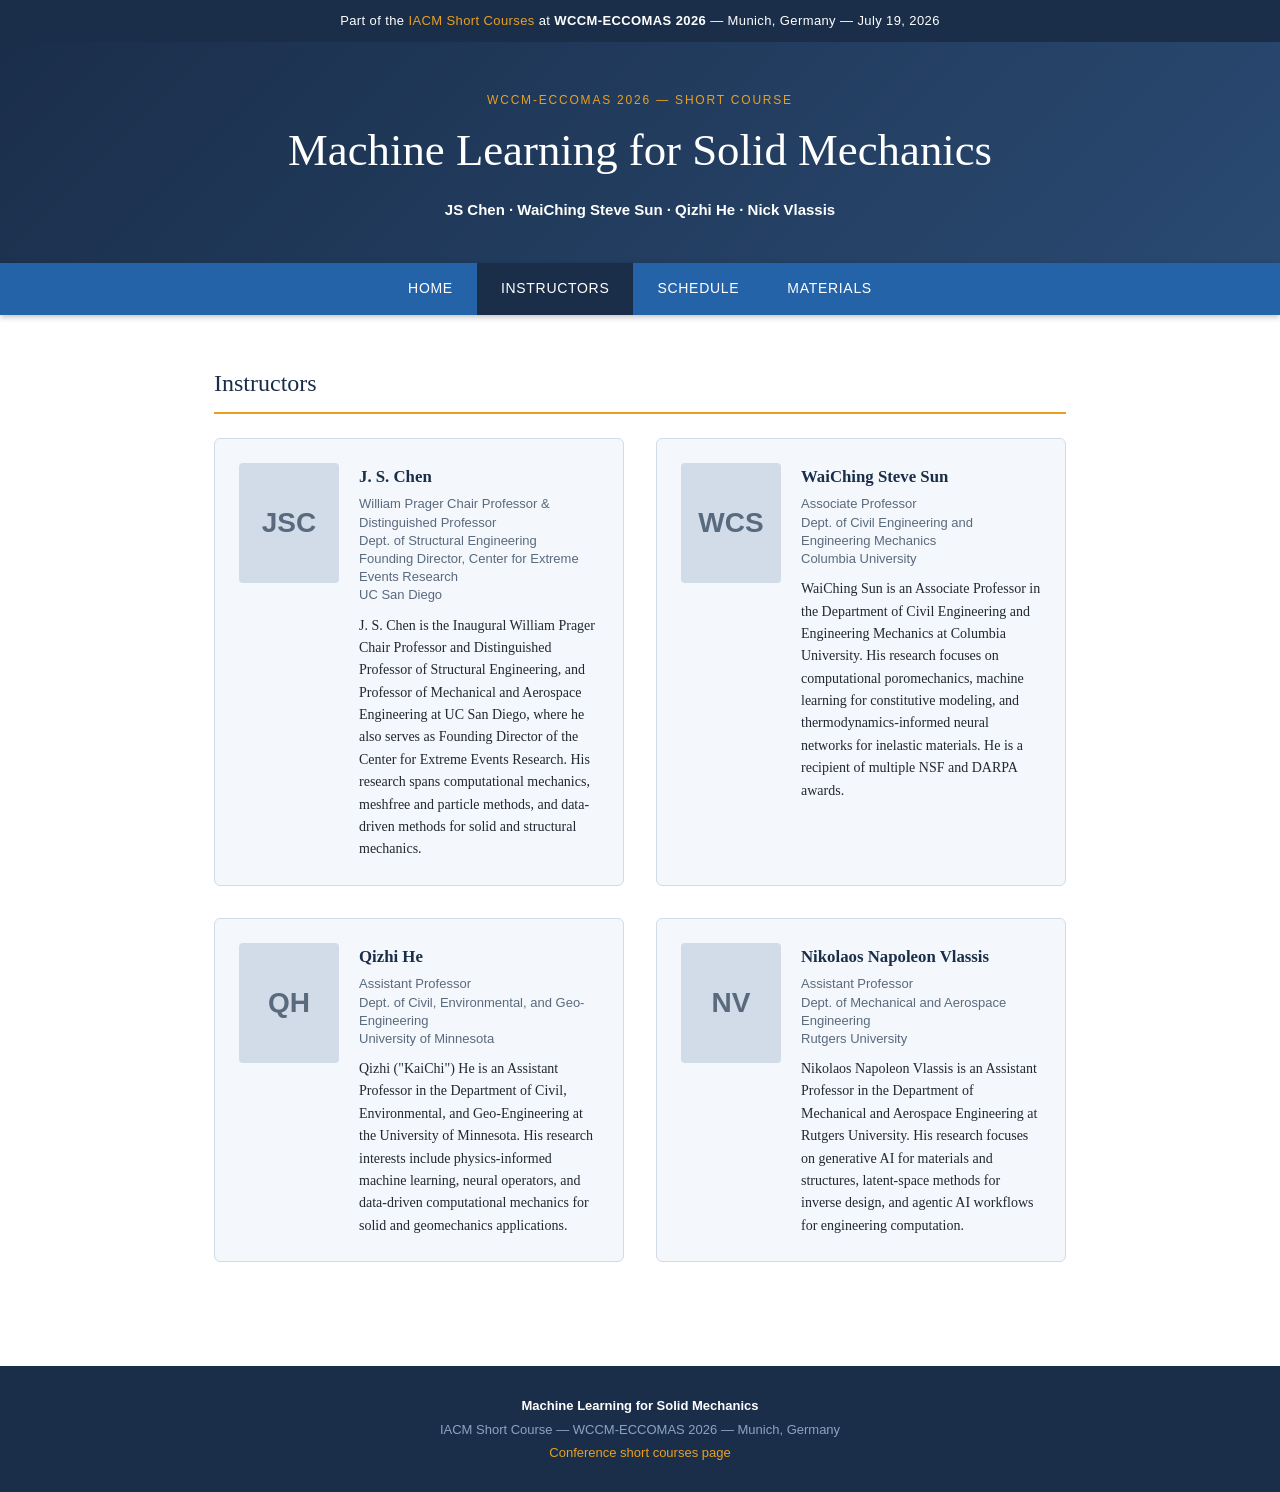
==== instructors.html @ 5ed7dc3b "Initial short course website" ====
<!DOCTYPE html>
<html lang="en">
<head>
  <meta charset="UTF-8">
  <meta name="viewport" content="width=device-width, initial-scale=1.0">
  <title>Instructors — ML for Solid Mechanics WCCM-ECCOMAS 2026</title>
  <link rel="stylesheet" href="css/style.css">
</head>
<body>

<div class="top-banner">
  Part of the <a href="https://wccm-eccomas2026.org/iacm_short_courses" target="_blank">IACM Short Courses</a>
  at <strong>WCCM-ECCOMAS 2026</strong> &mdash; Munich, Germany &mdash; July 19, 2026
</div>

<header class="site-header">
  <div class="course-label">WCCM-ECCOMAS 2026 &mdash; Short Course</div>
  <h1>Machine Learning for Solid Mechanics</h1>
  <div class="meta">
    <strong>JS Chen &middot; WaiChing Steve Sun &middot; Qizhi He &middot; Nick Vlassis</strong>
  </div>
</header>

<nav>
  <ul>
    <li><a href="index.html">Home</a></li>
    <li><a href="instructors.html" class="active">Instructors</a></li>
    <li><a href="schedule.html">Schedule</a></li>
    <li><a href="materials.html">Materials</a></li>
  </ul>
</nav>

<main class="page-wrapper">

  <h2>Instructors</h2>

  <div class="instructor-grid">

    <!-- JS Chen -->
    <div class="instructor-card">
      <div class="instructor-photo">
        <span class="initials">JSC</span>
      </div>
      <div class="instructor-info">
        <h3>J. S. Chen</h3>
        <div class="affil">
          William Prager Chair Professor &amp; Distinguished Professor<br>
          Dept. of Structural Engineering<br>
          Founding Director, Center for Extreme Events Research<br>
          UC San Diego
        </div>
        <p>
          J. S. Chen is the Inaugural William Prager Chair Professor and Distinguished Professor of
          Structural Engineering, and Professor of Mechanical and Aerospace Engineering at UC San Diego,
          where he also serves as Founding Director of the Center for Extreme Events Research. His research
          spans computational mechanics, meshfree and particle methods, and data-driven methods for solid
          and structural mechanics.
        </p>
      </div>
    </div>

    <!-- WaiChing Sun -->
    <div class="instructor-card">
      <div class="instructor-photo">
        <span class="initials">WCS</span>
      </div>
      <div class="instructor-info">
        <h3>WaiChing Steve Sun</h3>
        <div class="affil">
          Associate Professor<br>
          Dept. of Civil Engineering and Engineering Mechanics<br>
          Columbia University
        </div>
        <p>
          WaiChing Sun is an Associate Professor in the Department of Civil Engineering and Engineering
          Mechanics at Columbia University. His research focuses on computational poromechanics,
          machine learning for constitutive modeling, and thermodynamics-informed neural networks for
          inelastic materials. He is a recipient of multiple NSF and DARPA awards.
        </p>
      </div>
    </div>

    <!-- Qizhi He -->
    <div class="instructor-card">
      <div class="instructor-photo">
        <span class="initials">QH</span>
      </div>
      <div class="instructor-info">
        <h3>Qizhi He</h3>
        <div class="affil">
          Assistant Professor<br>
          Dept. of Civil, Environmental, and Geo-Engineering<br>
          University of Minnesota
        </div>
        <p>
          Qizhi ("KaiChi") He is an Assistant Professor in the Department of Civil, Environmental, and
          Geo-Engineering at the University of Minnesota. His research interests include physics-informed
          machine learning, neural operators, and data-driven computational mechanics for solid and
          geomechanics applications.
        </p>
      </div>
    </div>

    <!-- Nick Vlassis -->
    <div class="instructor-card">
      <div class="instructor-photo">
        <span class="initials">NV</span>
      </div>
      <div class="instructor-info">
        <h3>Nikolaos Napoleon Vlassis</h3>
        <div class="affil">
          Assistant Professor<br>
          Dept. of Mechanical and Aerospace Engineering<br>
          Rutgers University
        </div>
        <p>
          Nikolaos Napoleon Vlassis is an Assistant Professor in the Department of Mechanical and
          Aerospace Engineering at Rutgers University. His research focuses on generative AI for
          materials and structures, latent-space methods for inverse design, and agentic AI workflows
          for engineering computation.
        </p>
      </div>
    </div>

  </div>

</main>

<footer>
  <strong style="color:#fff;">Machine Learning for Solid Mechanics</strong><br>
  IACM Short Course &mdash; WCCM-ECCOMAS 2026 &mdash; Munich, Germany<br>
  <a href="https://wccm-eccomas2026.org/iacm_short_courses" target="_blank">Conference short courses page</a>
</footer>

</body>
</html>
---- css/style.css ----
/* ============================================================
   WCCM-ECCOMAS 2026 Short Course — ML for Solid Mechanics
   ============================================================ */

:root {
  --navy:   #1a2e4a;
  --blue:   #2563a8;
  --accent: #e8a020;
  --light:  #f4f7fb;
  --border: #d1dce8;
  --text:   #222831;
  --muted:  #5a6a7e;
  --white:  #ffffff;
}

*, *::before, *::after { box-sizing: border-box; margin: 0; padding: 0; }

body {
  font-family: 'Georgia', serif;
  font-size: 16px;
  line-height: 1.7;
  color: var(--text);
  background: var(--white);
}

a { color: var(--blue); text-decoration: none; }
a:hover { text-decoration: underline; }

/* ---- Top Banner ---- */
.top-banner {
  background: var(--navy);
  color: var(--white);
  text-align: center;
  padding: 10px 20px;
  font-family: 'Arial', sans-serif;
  font-size: 13px;
  letter-spacing: 0.03em;
}
.top-banner a { color: var(--accent); }

/* ---- Site Header ---- */
.site-header {
  background: linear-gradient(135deg, var(--navy) 0%, #2a4a72 100%);
  color: var(--white);
  padding: 48px 20px 40px;
  text-align: center;
}
.site-header .course-label {
  font-family: 'Arial', sans-serif;
  font-size: 12px;
  letter-spacing: 0.15em;
  text-transform: uppercase;
  color: var(--accent);
  margin-bottom: 14px;
}
.site-header h1 {
  font-size: clamp(1.8rem, 4vw, 2.8rem);
  font-weight: normal;
  line-height: 1.2;
  margin-bottom: 18px;
}
.site-header .meta {
  font-family: 'Arial', sans-serif;
  font-size: 15px;
  color: #b8cde0;
  line-height: 1.8;
}
.site-header .meta strong { color: var(--white); }

/* ---- Navigation ---- */
nav {
  background: var(--blue);
  position: sticky;
  top: 0;
  z-index: 100;
  box-shadow: 0 2px 6px rgba(0,0,0,0.25);
}
nav ul {
  list-style: none;
  display: flex;
  justify-content: center;
  flex-wrap: wrap;
  gap: 0;
  max-width: 900px;
  margin: 0 auto;
}
nav ul li a {
  display: block;
  padding: 14px 24px;
  color: var(--white);
  font-family: 'Arial', sans-serif;
  font-size: 14px;
  letter-spacing: 0.05em;
  text-transform: uppercase;
  text-decoration: none;
  transition: background 0.2s;
}
nav ul li a:hover,
nav ul li a.active { background: var(--navy); text-decoration: none; }

/* ---- Page Layout ---- */
.page-wrapper {
  max-width: 900px;
  margin: 0 auto;
  padding: 48px 24px 80px;
}

/* ---- Info Cards Row ---- */
.info-cards {
  display: grid;
  grid-template-columns: repeat(auto-fit, minmax(190px, 1fr));
  gap: 16px;
  margin: 40px 0;
}
.info-card {
  background: var(--light);
  border: 1px solid var(--border);
  border-top: 3px solid var(--blue);
  border-radius: 4px;
  padding: 18px 16px;
  text-align: center;
  font-family: 'Arial', sans-serif;
}
.info-card .label {
  font-size: 11px;
  letter-spacing: 0.1em;
  text-transform: uppercase;
  color: var(--muted);
  margin-bottom: 6px;
}
.info-card .value {
  font-size: 15px;
  font-weight: bold;
  color: var(--navy);
  line-height: 1.3;
}

/* ---- Section Headings ---- */
.page-wrapper h2 {
  font-size: 1.5rem;
  color: var(--navy);
  border-bottom: 2px solid var(--accent);
  padding-bottom: 8px;
  margin: 48px 0 20px;
  font-weight: normal;
}
.page-wrapper h2:first-child { margin-top: 0; }
.page-wrapper h3 {
  font-size: 1.1rem;
  color: var(--blue);
  margin: 24px 0 8px;
}

/* ---- Topic List ---- */
.topic-list {
  list-style: none;
  margin: 0;
  padding: 0;
}
.topic-list li {
  padding: 10px 14px 10px 42px;
  position: relative;
  border-bottom: 1px solid var(--border);
  font-size: 15px;
}
.topic-list li:last-child { border-bottom: none; }
.topic-list li::before {
  content: "◆";
  color: var(--accent);
  position: absolute;
  left: 14px;
  font-size: 10px;
  top: 14px;
}

/* ---- Module Grid ---- */
.module-grid {
  display: grid;
  grid-template-columns: repeat(auto-fit, minmax(200px, 1fr));
  gap: 16px;
  margin: 24px 0;
}
.module-card {
  background: var(--light);
  border: 1px solid var(--border);
  border-left: 4px solid var(--blue);
  border-radius: 4px;
  padding: 18px 16px;
}
.module-card .num {
  font-family: 'Arial', sans-serif;
  font-size: 11px;
  letter-spacing: 0.1em;
  text-transform: uppercase;
  color: var(--muted);
  margin-bottom: 6px;
}
.module-card p { font-size: 14px; line-height: 1.5; }

/* ---- Instructor Cards ---- */
.instructor-grid {
  display: grid;
  grid-template-columns: repeat(auto-fit, minmax(380px, 1fr));
  gap: 32px;
  margin: 24px 0;
}
.instructor-card {
  display: flex;
  gap: 20px;
  background: var(--light);
  border: 1px solid var(--border);
  border-radius: 6px;
  padding: 24px;
}
.instructor-photo {
  flex-shrink: 0;
  width: 100px;
  height: 120px;
  background: var(--border);
  border-radius: 4px;
  display: flex;
  align-items: center;
  justify-content: center;
  overflow: hidden;
}
.instructor-photo img {
  width: 100%;
  height: 100%;
  object-fit: cover;
}
.instructor-photo .initials {
  font-family: 'Arial', sans-serif;
  font-size: 28px;
  font-weight: bold;
  color: var(--muted);
}
.instructor-info h3 {
  margin: 0 0 4px;
  font-size: 1.05rem;
  color: var(--navy);
}
.instructor-info .affil {
  font-family: 'Arial', sans-serif;
  font-size: 13px;
  color: var(--muted);
  margin-bottom: 10px;
  line-height: 1.4;
}
.instructor-info p { font-size: 14px; line-height: 1.6; }

/* ---- Schedule Table ---- */
.schedule-table {
  width: 100%;
  border-collapse: collapse;
  font-family: 'Arial', sans-serif;
  font-size: 14px;
  margin: 24px 0;
}
.schedule-table th {
  background: var(--navy);
  color: var(--white);
  padding: 10px 14px;
  text-align: left;
  font-weight: normal;
  letter-spacing: 0.05em;
}
.schedule-table td { padding: 10px 14px; border-bottom: 1px solid var(--border); }
.schedule-table tr:nth-child(even) td { background: var(--light); }
.schedule-table .time { color: var(--muted); white-space: nowrap; }
.schedule-table .break td { background: #fffbe6; color: var(--muted); font-style: italic; }
.schedule-table .speaker { font-size: 12px; color: var(--blue); }

/* ---- Notice Box ---- */
.notice {
  background: #fff8e7;
  border: 1px solid #f0c060;
  border-left: 4px solid var(--accent);
  border-radius: 4px;
  padding: 16px 20px;
  font-family: 'Arial', sans-serif;
  font-size: 14px;
  margin: 24px 0;
}

/* ---- Placeholder Box ---- */
.placeholder-box {
  background: var(--light);
  border: 2px dashed var(--border);
  border-radius: 6px;
  padding: 40px 20px;
  text-align: center;
  color: var(--muted);
  font-family: 'Arial', sans-serif;
  font-size: 14px;
  margin: 24px 0;
}

/* ---- Acknowledgment ---- */
.acknowledgment {
  background: var(--light);
  border: 1px solid var(--border);
  border-radius: 4px;
  padding: 24px;
  margin: 48px 0 0;
  font-size: 13px;
  color: var(--muted);
  font-family: 'Arial', sans-serif;
}

/* ---- Footer ---- */
footer {
  background: var(--navy);
  color: #8aa5c0;
  text-align: center;
  padding: 28px 20px;
  font-family: 'Arial', sans-serif;
  font-size: 13px;
  line-height: 1.8;
}
footer a { color: var(--accent); }

/* ---- Responsive ---- */
@media (max-width: 640px) {
  .instructor-grid { grid-template-columns: 1fr; }
  .instructor-card { flex-direction: column; }
  nav ul li a { padding: 12px 14px; font-size: 12px; }
}
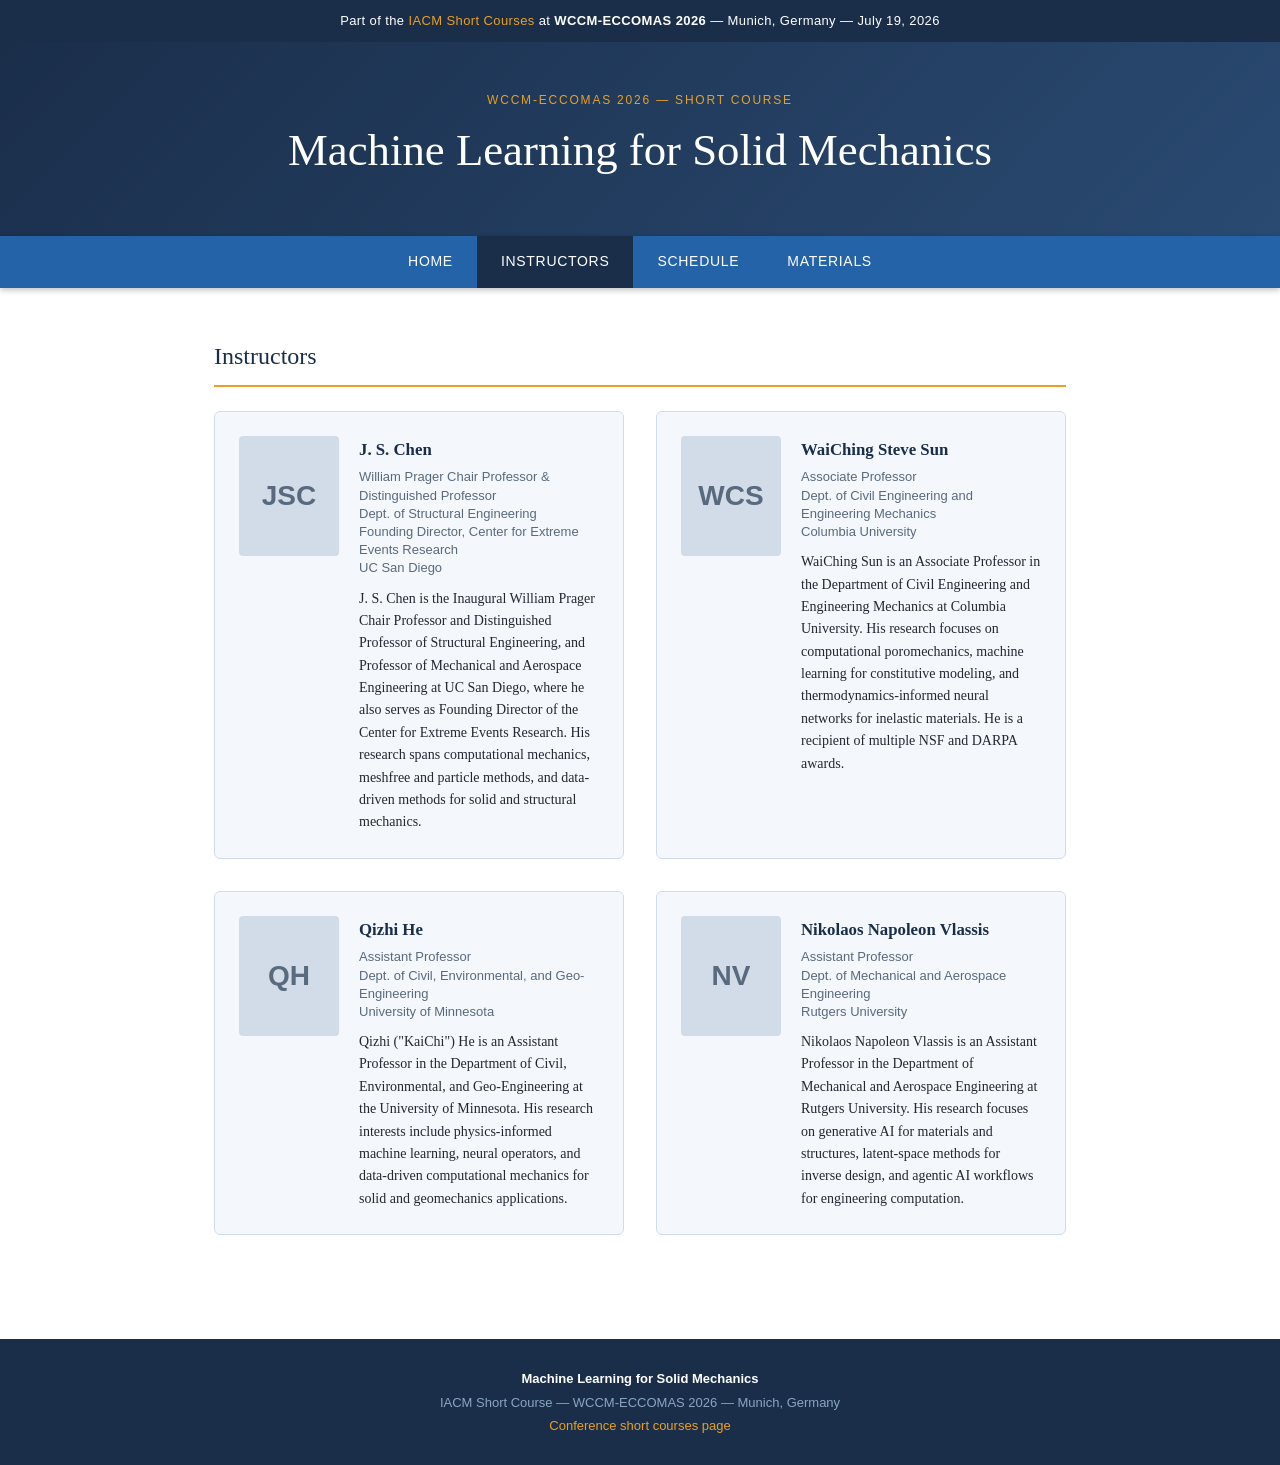
==== commit 7f0cc360: "Remove instructor names from headers, trim registration section, add registration to home" ====
--- a/instructors.html
+++ b/instructors.html
@@ -16,9 +16,6 @@
 <header class="site-header">
   <div class="course-label">WCCM-ECCOMAS 2026 &mdash; Short Course</div>
   <h1>Machine Learning for Solid Mechanics</h1>
-  <div class="meta">
-    <strong>JS Chen &middot; WaiChing Steve Sun &middot; Qizhi He &middot; Nick Vlassis</strong>
-  </div>
 </header>
 
 <nav>
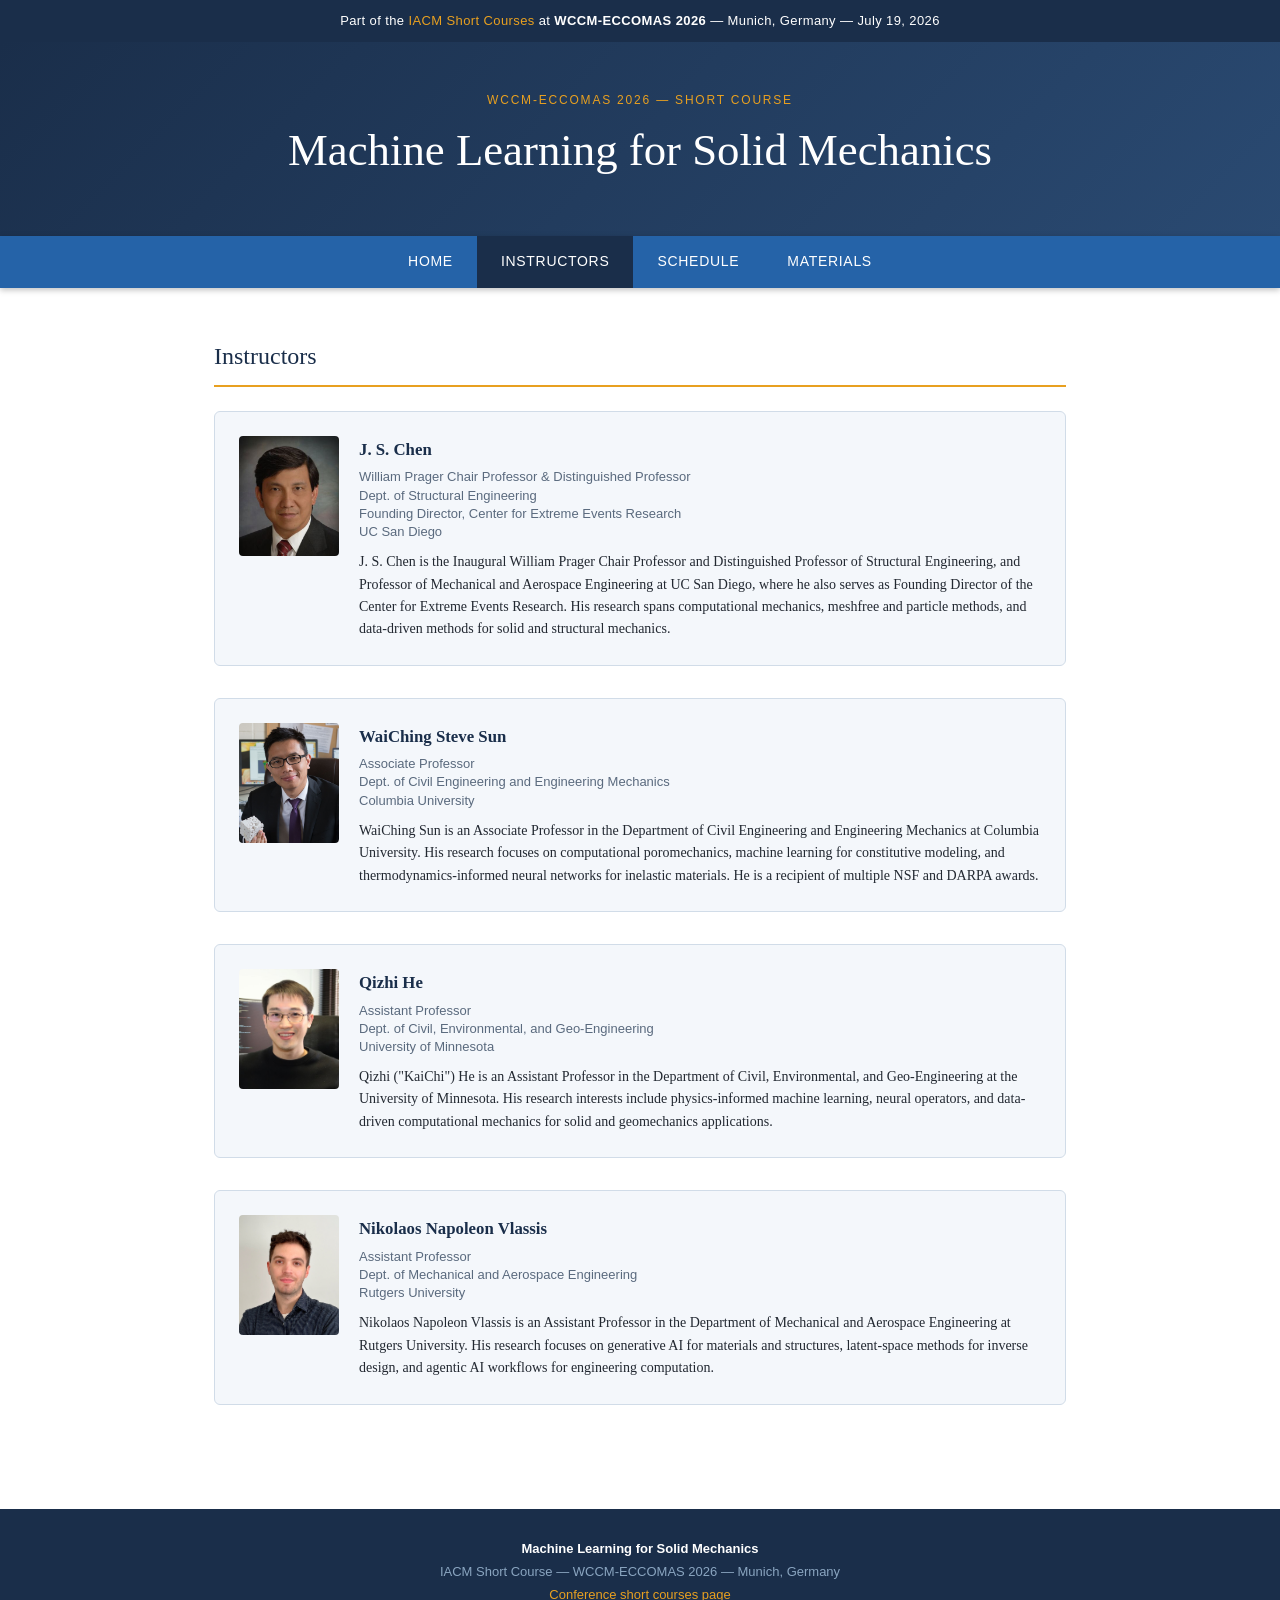
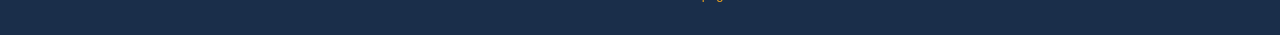
==== commit 2b189673: "Redesign materials page with topic table, update instructors with photos and single-column layout" ====
--- a/instructors.html
+++ b/instructors.html
@@ -31,12 +31,11 @@
 
   <h2>Instructors</h2>
 
-  <div class="instructor-grid">
+  <div class="instructor-list">
 
-    <!-- JS Chen -->
     <div class="instructor-card">
       <div class="instructor-photo">
-        <span class="initials">JSC</span>
+        <img src="images/chen.jpg" alt="J. S. Chen">
       </div>
       <div class="instructor-info">
         <h3>J. S. Chen</h3>
@@ -56,10 +55,9 @@
       </div>
     </div>
 
-    <!-- WaiChing Sun -->
     <div class="instructor-card">
       <div class="instructor-photo">
-        <span class="initials">WCS</span>
+        <img src="images/sun.png" alt="WaiChing Steve Sun">
       </div>
       <div class="instructor-info">
         <h3>WaiChing Steve Sun</h3>
@@ -77,10 +75,9 @@
       </div>
     </div>
 
-    <!-- Qizhi He -->
     <div class="instructor-card">
       <div class="instructor-photo">
-        <span class="initials">QH</span>
+        <img src="images/he.jpg" alt="Qizhi He">
       </div>
       <div class="instructor-info">
         <h3>Qizhi He</h3>
@@ -98,10 +95,9 @@
       </div>
     </div>
 
-    <!-- Nick Vlassis -->
     <div class="instructor-card">
       <div class="instructor-photo">
-        <span class="initials">NV</span>
+        <img src="images/vlassis.png" alt="Nick Vlassis">
       </div>
       <div class="instructor-info">
         <h3>Nikolaos Napoleon Vlassis</h3>
--- a/css/style.css
+++ b/css/style.css
@@ -204,6 +204,12 @@
   gap: 32px;
   margin: 24px 0;
 }
+.instructor-list {
+  display: flex;
+  flex-direction: column;
+  gap: 32px;
+  margin: 24px 0;
+}
 .instructor-card {
   display: flex;
   gap: 20px;
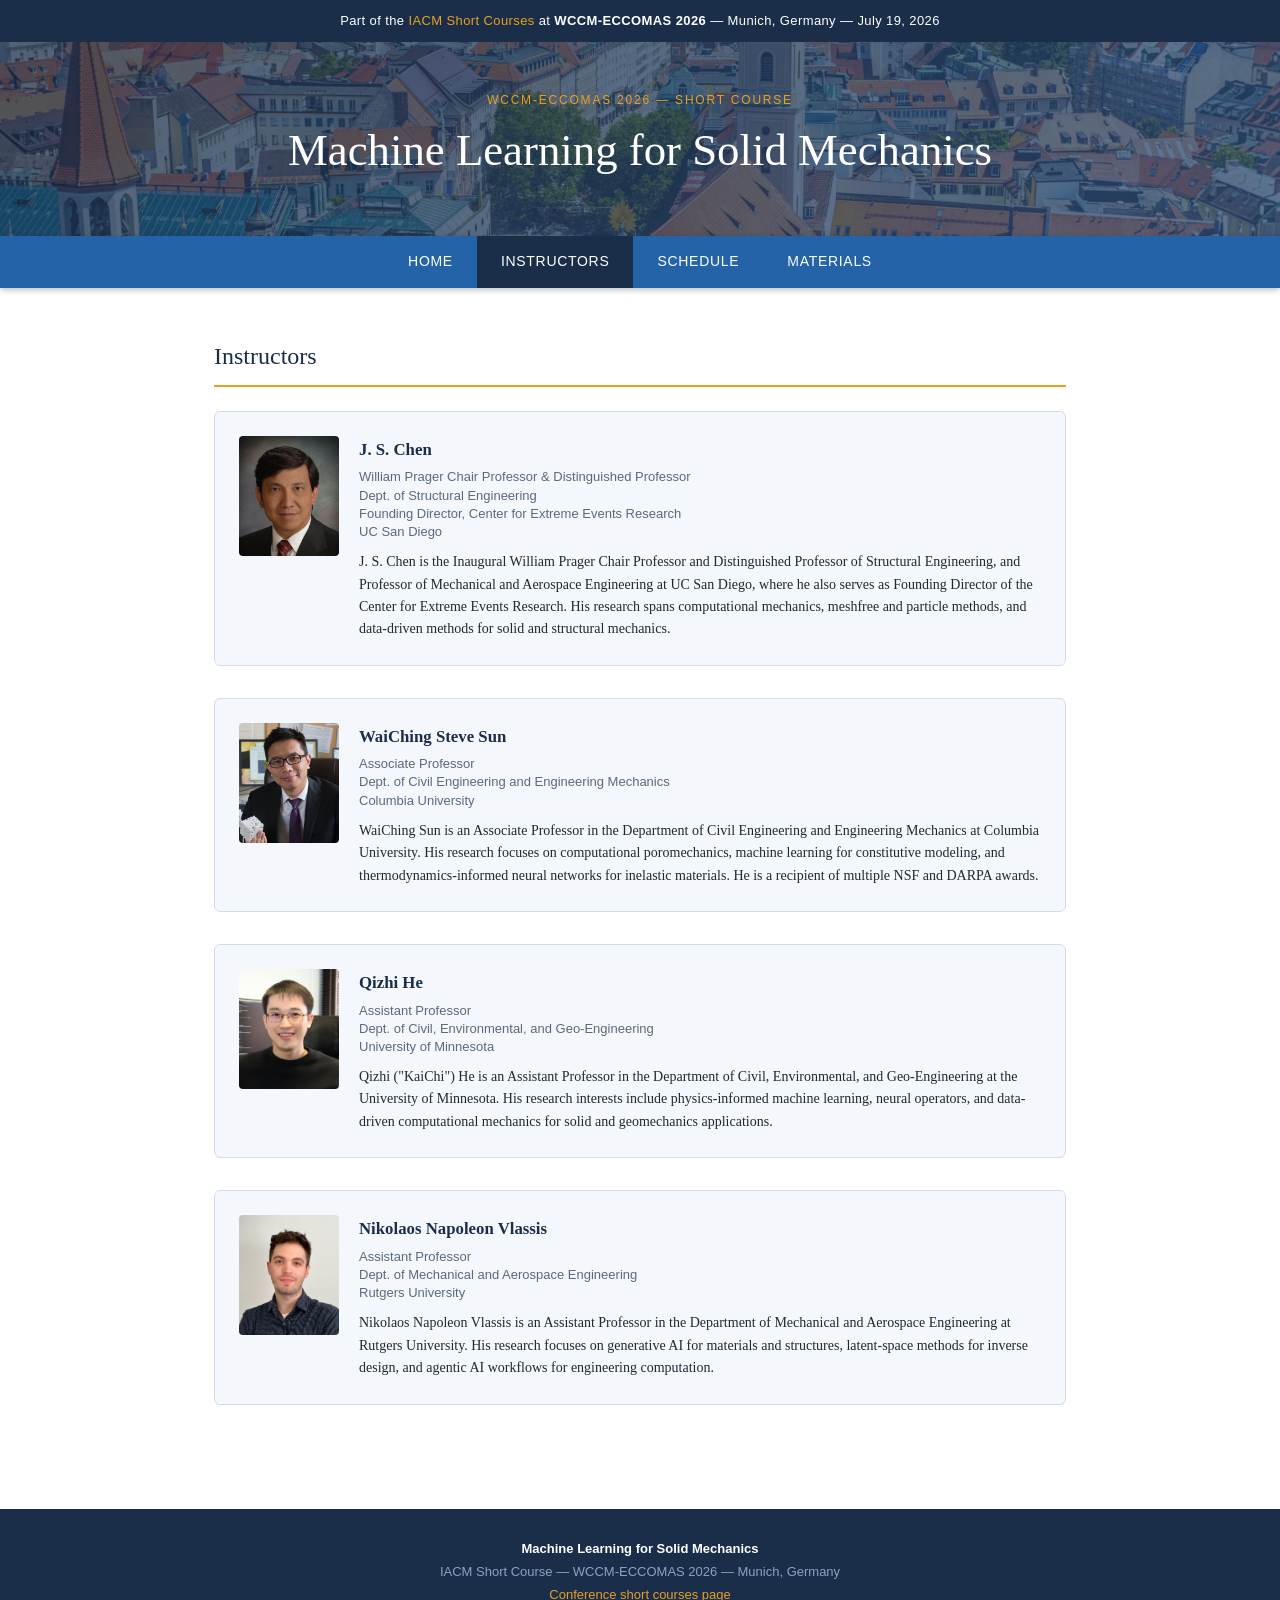
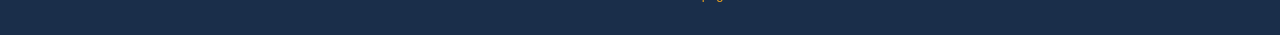
==== commit aa74363f: "Add header image to all pages" ====
--- a/instructors.html
+++ b/instructors.html
@@ -14,8 +14,11 @@
 </div>
 
 <header class="site-header">
-  <div class="course-label">WCCM-ECCOMAS 2026 &mdash; Short Course</div>
-  <h1>Machine Learning for Solid Mechanics</h1>
+  <img src="images/header.webp" alt="" class="header-img">
+  <div class="header-content">
+    <div class="course-label">WCCM-ECCOMAS 2026 &mdash; Short Course</div>
+    <h1>Machine Learning for Solid Mechanics</h1>
+  </div>
 </header>
 
 <nav>
--- a/css/style.css
+++ b/css/style.css
@@ -44,6 +44,21 @@
   color: var(--white);
   padding: 48px 20px 40px;
   text-align: center;
+  position: relative;
+  overflow: hidden;
+}
+.site-header .header-img {
+  position: absolute;
+  inset: 0;
+  width: 100%;
+  height: 100%;
+  object-fit: cover;
+  opacity: 0.25;
+  pointer-events: none;
+}
+.site-header .header-content {
+  position: relative;
+  z-index: 1;
 }
 .site-header .course-label {
   font-family: 'Arial', sans-serif;
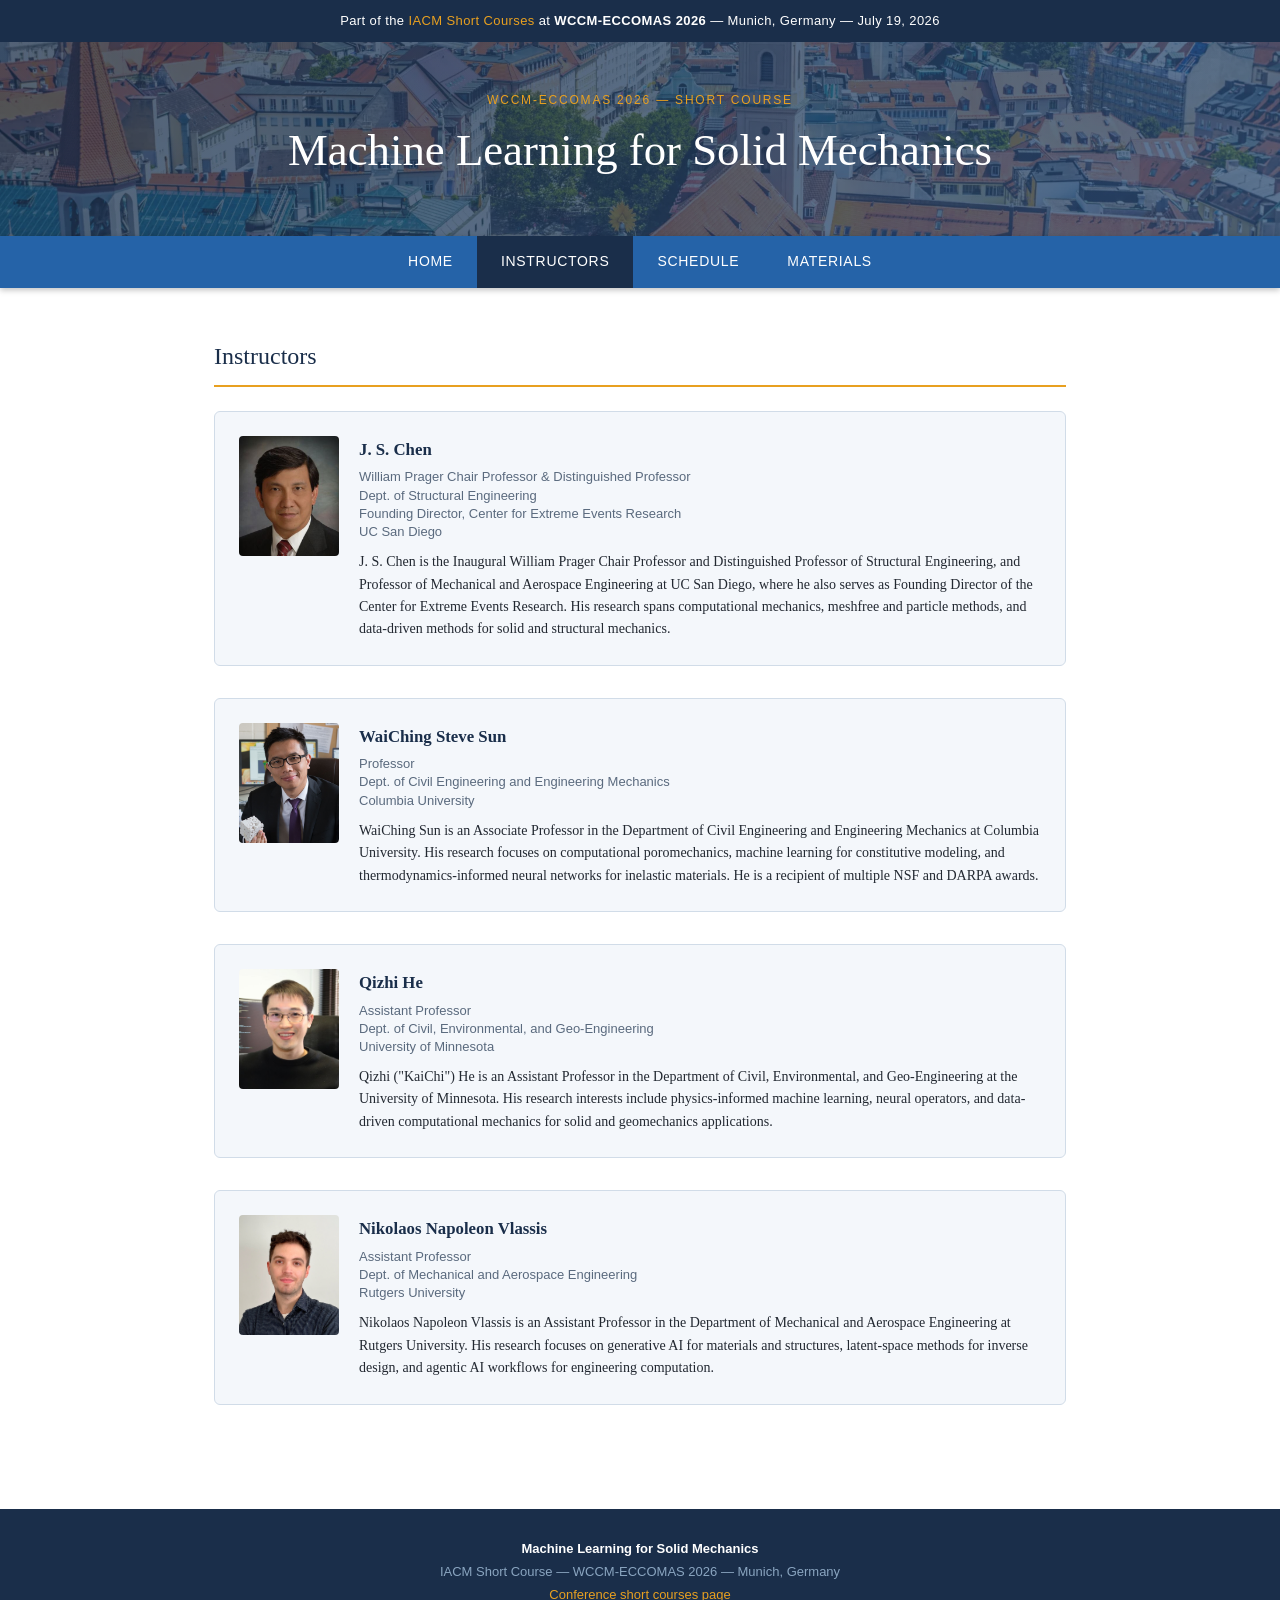
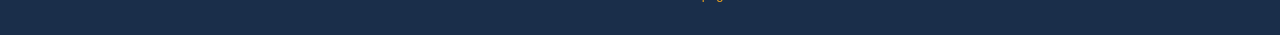
==== commit d2b496cb: "Update schedule times, correct Sun title to Professor" ====
--- a/instructors.html
+++ b/instructors.html
@@ -65,7 +65,7 @@
       <div class="instructor-info">
         <h3>WaiChing Steve Sun</h3>
         <div class="affil">
-          Associate Professor<br>
+          Professor<br>
           Dept. of Civil Engineering and Engineering Mechanics<br>
           Columbia University
         </div>
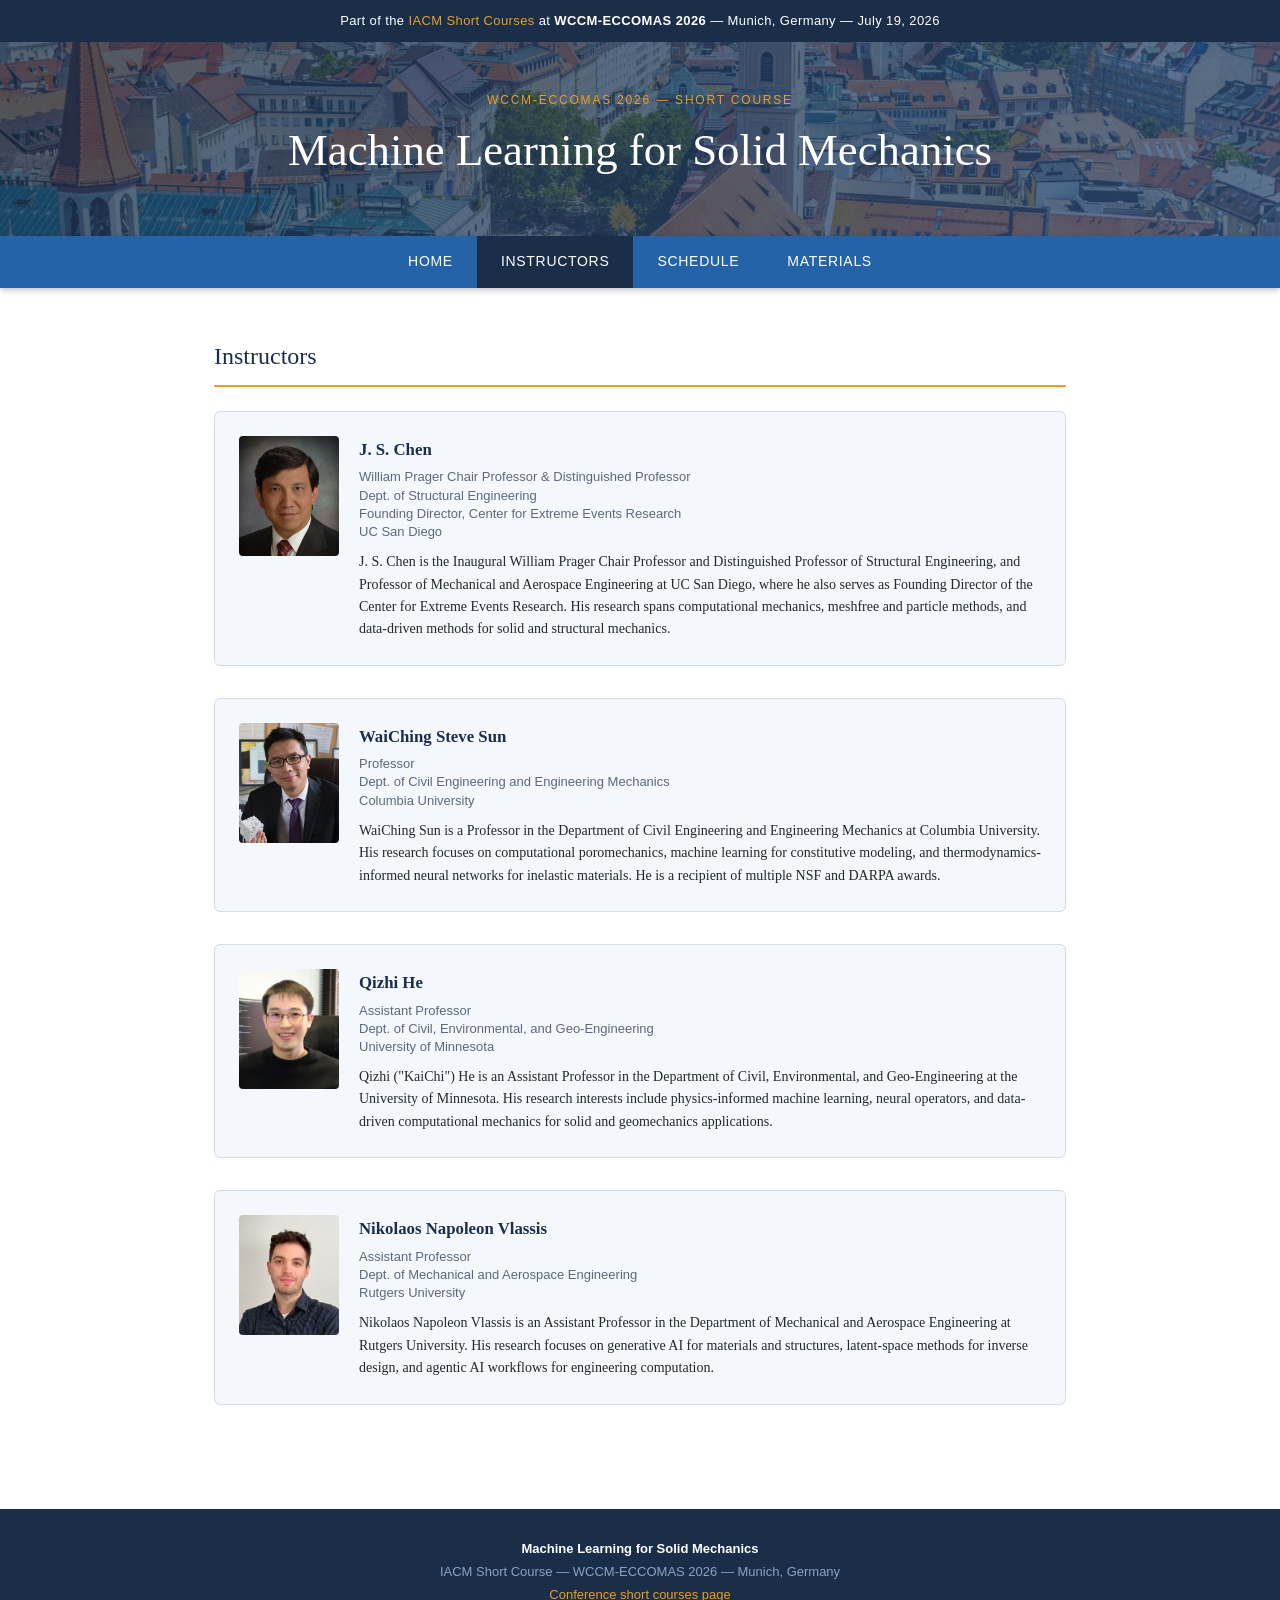
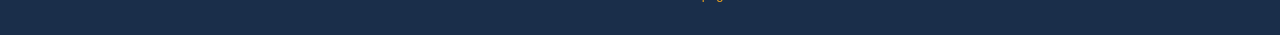
==== commit fc0ccdcd: "Update correct Sun title to Professor" ====
--- a/instructors.html
+++ b/instructors.html
@@ -70,7 +70,7 @@
           Columbia University
         </div>
         <p>
-          WaiChing Sun is an Associate Professor in the Department of Civil Engineering and Engineering
+          WaiChing Sun is a Professor in the Department of Civil Engineering and Engineering
           Mechanics at Columbia University. His research focuses on computational poromechanics,
           machine learning for constitutive modeling, and thermodynamics-informed neural networks for
           inelastic materials. He is a recipient of multiple NSF and DARPA awards.
